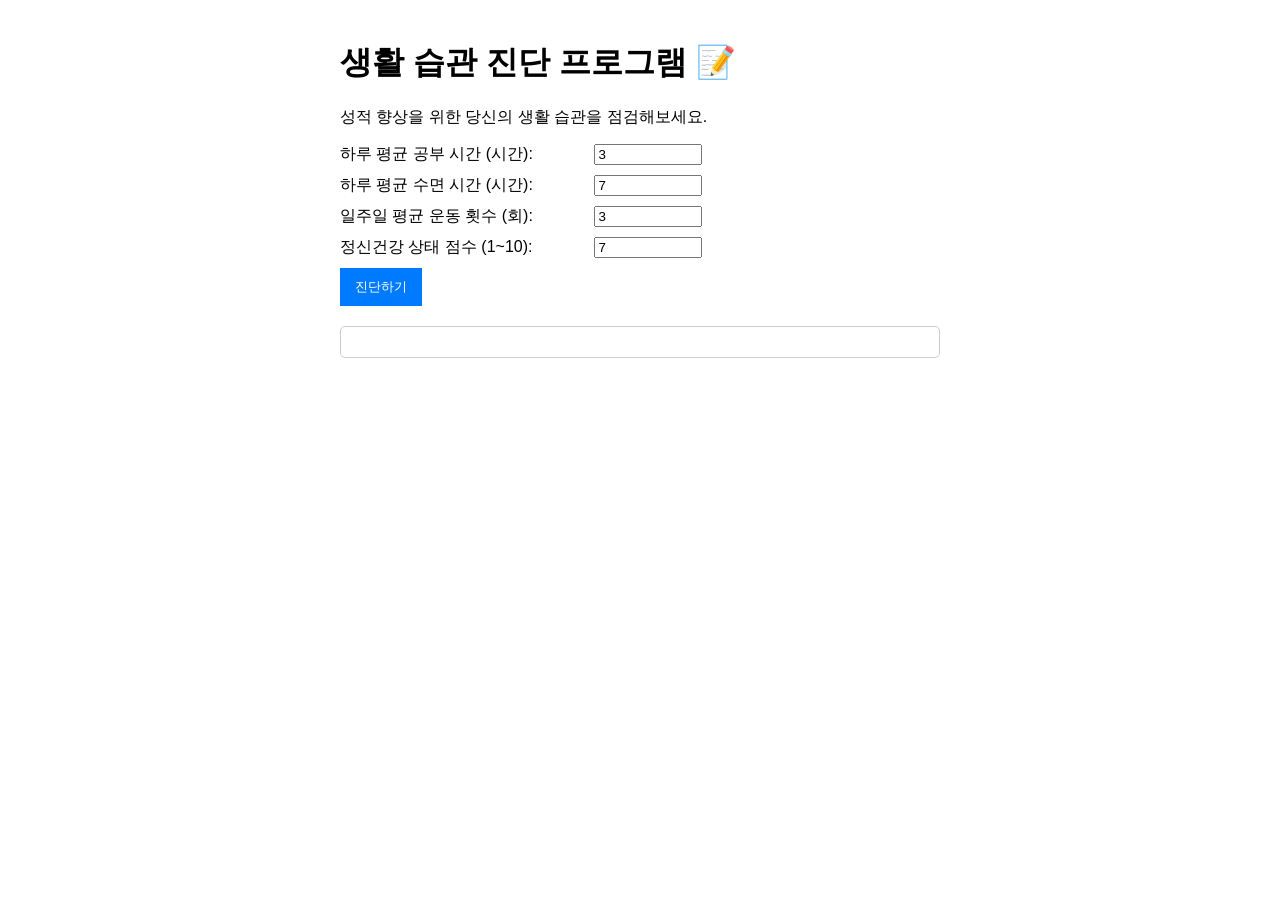
==== index.html @ c22772a6 "Create index.html" ====
<!DOCTYPE html>
<html lang="ko">
<head>
    <meta charset="UTF-8">
    <title>생활 습관 진단 프로그램 (JS 버전)</title>
    <style>
        /* 스타일은 이전과 동일하게 유지 */
        body { font-family: sans-serif; max-width: 600px; margin: auto; padding: 20px; }
        form div { margin-bottom: 10px; }
        label { display: inline-block; width: 250px; }
        input { width: 100px; }
        button { padding: 10px 15px; background-color: #007bff; color: white; border: none; cursor: pointer; }
        .result { margin-top: 20px; padding: 15px; border: 1px solid #ccc; border-radius: 5px; }
        .result ul { list-style-type: '- '; padding-left: 20px; }
    </style>
</head>
<body>
    <h1>생활 습관 진단 프로그램 📝</h1>
    <p>성적 향상을 위한 당신의 생활 습관을 점검해보세요.</p>
    
    <form onsubmit="runDiagnosis(); return false;">
        <div>
            <label for="study_hours_per_day">하루 평균 공부 시간 (시간):</label>
            <input type="number" step="0.5" id="study_hours_per_day" value="3" required>
        </div>
        <div>
            <label for="sleep_hours">하루 평균 수면 시간 (시간):</label>
            <input type="number" step="0.5" id="sleep_hours" value="7" required>
        </div>
        <div>
            <label for="exercise_frequency">일주일 평균 운동 횟수 (회):</label>
            <input type="number" id="exercise_frequency" value="3" required>
        </div>
        <div>
            <label for="mental_health_rating">정신건강 상태 점수 (1~10):</label>
            <input type="number" id="mental_health_rating" min="1" max="10" value="7" required>
        </div>
        <button type="submit">진단하기</button>
    </form>

    <div id="result-display" class="result"></div>

    <script>
        function runDiagnosis() {
            // 1. 기준값 설정 (자바스크립트 객체로)
            const criteria = {
                study_hours_per_day: { threshold: 3, feedback: '공부 시간이 부족합니다. 하루 3시간 이상을 목표로 계획적으로 학습해 보세요.' },
                sleep_hours: { threshold: 6, feedback: '수면 시간이 부족합니다. 하루 6시간 이상의 수면이 집중력에 도움이 됩니다.' },
                exercise_frequency: { threshold: 3, feedback: '운동량이 적습니다. 주 3회 이상 가벼운 운동을 추천합니다.' },
                mental_health_rating: { threshold: 7, feedback: '정신 건강 상태가 낮습니다. 스트레스 해소와 마음 건강 관리가 필요합니다.' }
            };

            // 2. 사용자 입력값 가져오기 (id로 접근)
            const userData = {
                study_hours_per_day: parseFloat(document.getElementById('study_hours_per_day').value),
                sleep_hours: parseFloat(document.getElementById('sleep_hours').value),
                exercise_frequency: parseInt(document.getElementById('exercise_frequency').value),
                mental_health_rating: parseInt(document.getElementById('mental_health_rating').value)
            };

            // 3. 피드백 생성 (파이썬 로직과 동일)
            let feedback = [];
            for (const key in criteria) {
                if (userData[key] < criteria[key].threshold) {
                    feedback.push(criteria[key].feedback);
                }
            }

            if (feedback.length === 0) {
                feedback.push("👍 모든 생활 습관이 성적 향상에 긍정적인 기준을 만족하고 있습니다!");
            }

            // 4. 결과를 HTML로 만들어 화면에 표시
            const resultDiv = document.getElementById('result-display');
            let resultHTML = '<h2>[진단 결과]</h2><ul>';
            for (const item of feedback) {
                resultHTML += `<li>${item}</li>`;
            }
            resultHTML += '</ul>';
            
            resultDiv.innerHTML = resultHTML;
        }
    </script>
</body>
</html>
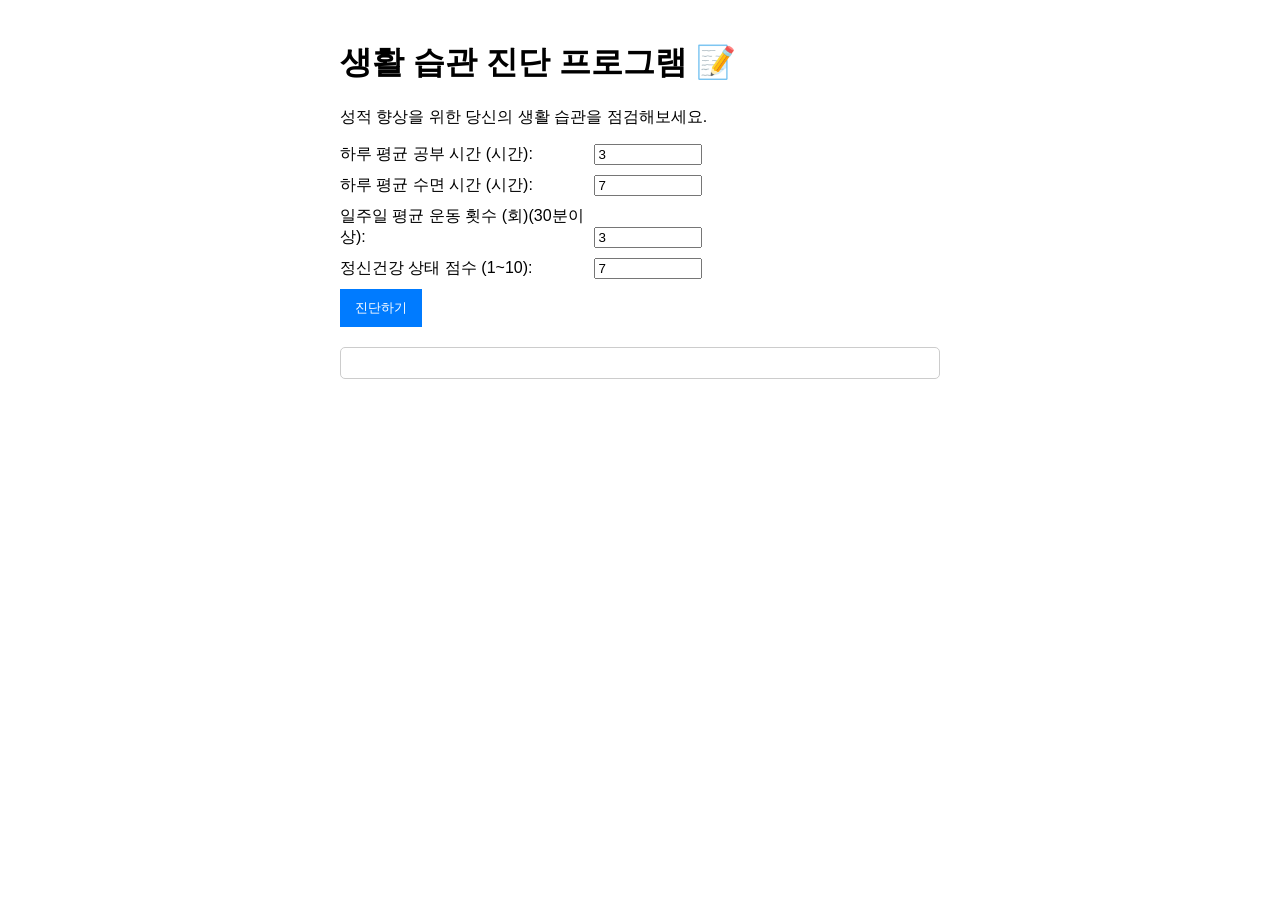
==== commit 03d3cb73: "Update index.html 운동기준시간 추가" ====
--- a/index.html
+++ b/index.html
@@ -28,7 +28,7 @@
             <input type="number" step="0.5" id="sleep_hours" value="7" required>
         </div>
         <div>
-            <label for="exercise_frequency">일주일 평균 운동 횟수 (회):</label>
+            <label for="exercise_frequency">일주일 평균 운동 횟수 (회)(30분이상):</label>
             <input type="number" id="exercise_frequency" value="3" required>
         </div>
         <div>
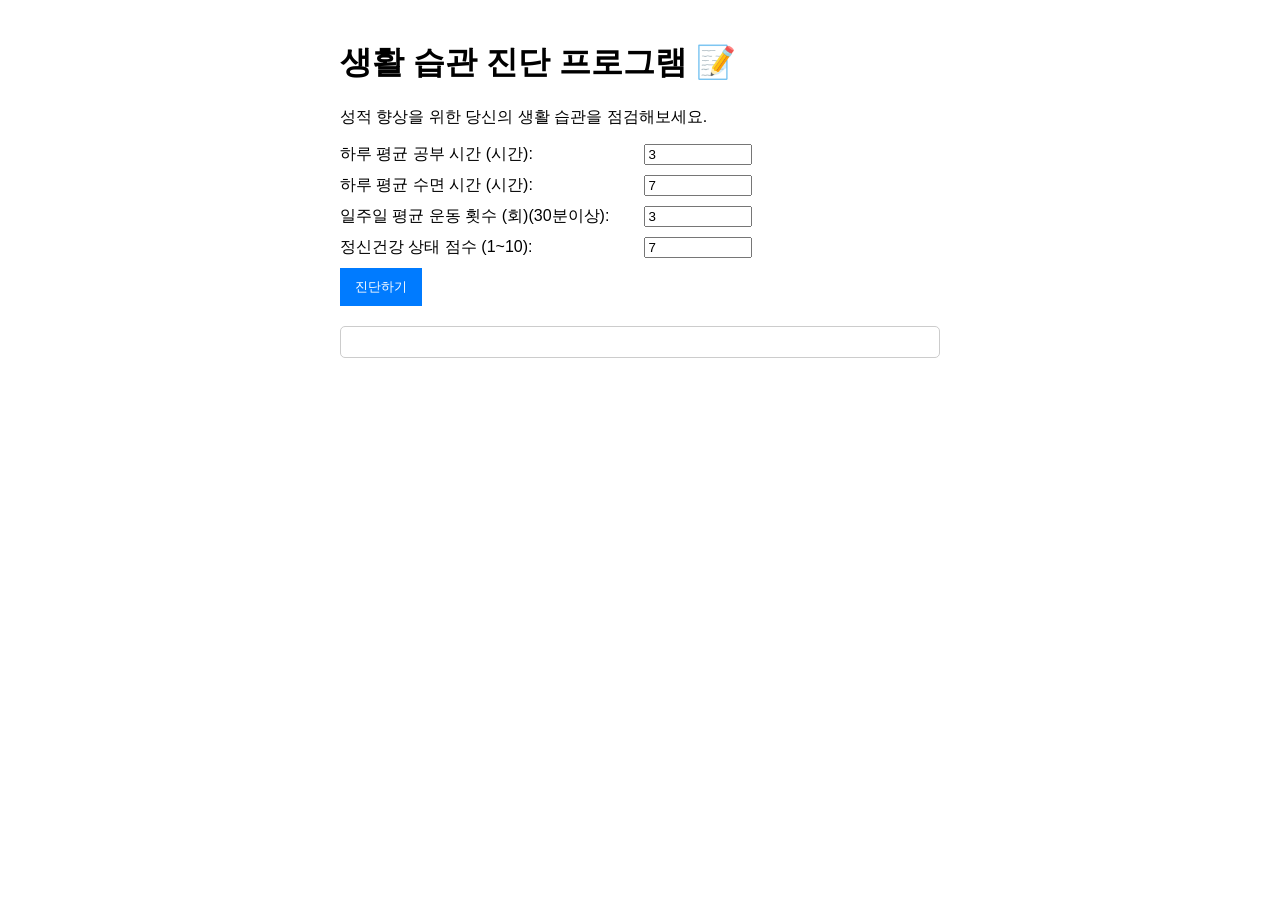
==== commit dc375e3e: "Update index.html 가로사이즈 늘림" ====
--- a/index.html
+++ b/index.html
@@ -7,7 +7,7 @@
         /* 스타일은 이전과 동일하게 유지 */
         body { font-family: sans-serif; max-width: 600px; margin: auto; padding: 20px; }
         form div { margin-bottom: 10px; }
-        label { display: inline-block; width: 250px; }
+        label { display: inline-block; width: 300px; }
         input { width: 100px; }
         button { padding: 10px 15px; background-color: #007bff; color: white; border: none; cursor: pointer; }
         .result { margin-top: 20px; padding: 15px; border: 1px solid #ccc; border-radius: 5px; }
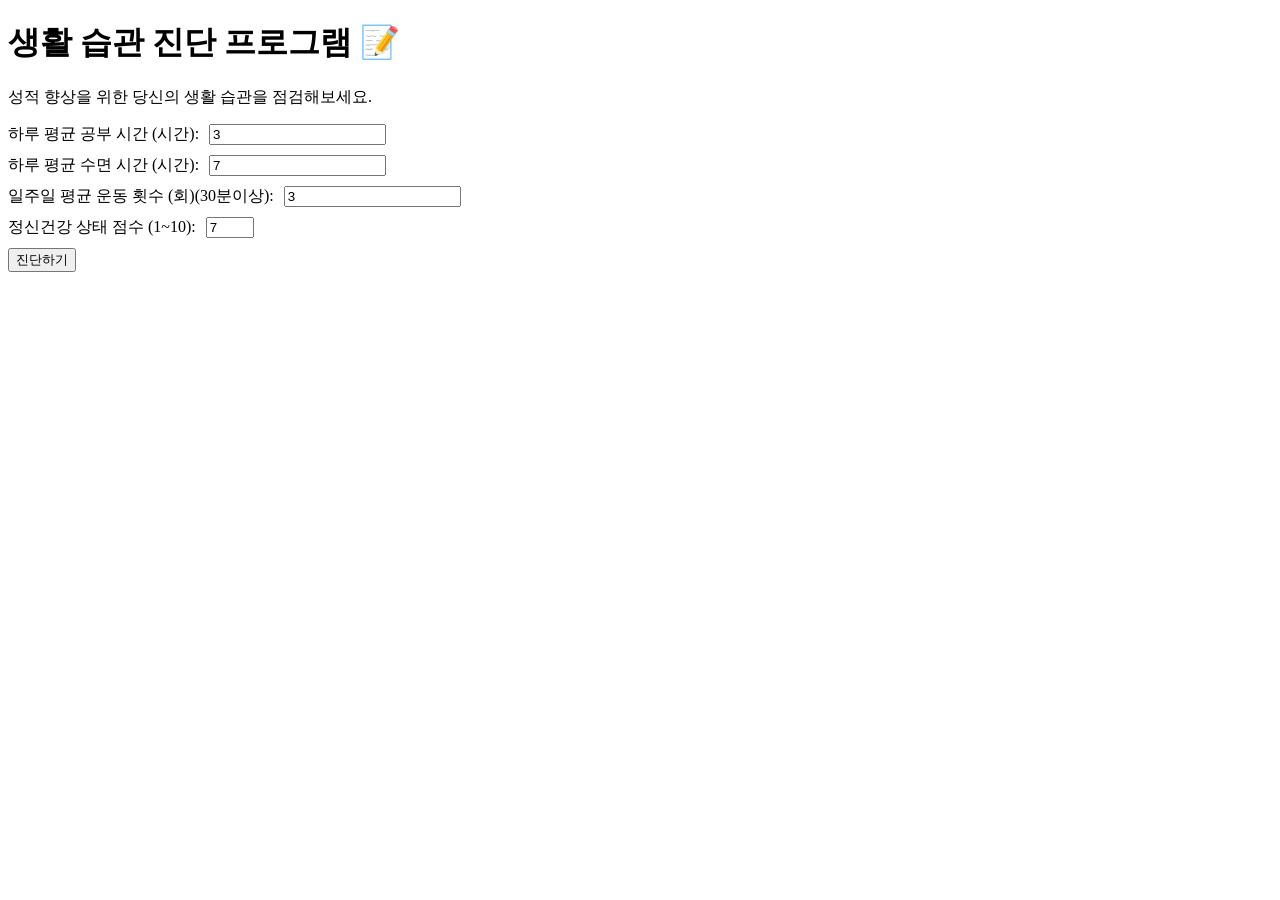
==== commit fa907b8d: "Update index.html 스타일적용" ====
--- a/index.html
+++ b/index.html
@@ -3,35 +3,26 @@
 <head>
     <meta charset="UTF-8">
     <title>생활 습관 진단 프로그램 (JS 버전)</title>
-    <style>
-        /* 스타일은 이전과 동일하게 유지 */
-        body { font-family: sans-serif; max-width: 600px; margin: auto; padding: 20px; }
-        form div { margin-bottom: 10px; }
-        label { display: inline-block; width: 300px; }
-        input { width: 100px; }
-        button { padding: 10px 15px; background-color: #007bff; color: white; border: none; cursor: pointer; }
-        .result { margin-top: 20px; padding: 15px; border: 1px solid #ccc; border-radius: 5px; }
-        .result ul { list-style-type: '- '; padding-left: 20px; }
-    </style>
+    <link rel="stylesheet" href="style.css">
 </head>
 <body>
     <h1>생활 습관 진단 프로그램 📝</h1>
     <p>성적 향상을 위한 당신의 생활 습관을 점검해보세요.</p>
     
     <form onsubmit="runDiagnosis(); return false;">
-        <div>
+        <div class="form-row">
             <label for="study_hours_per_day">하루 평균 공부 시간 (시간):</label>
             <input type="number" step="0.5" id="study_hours_per_day" value="3" required>
         </div>
-        <div>
+        <div class="form-row">
             <label for="sleep_hours">하루 평균 수면 시간 (시간):</label>
             <input type="number" step="0.5" id="sleep_hours" value="7" required>
         </div>
-        <div>
+        <div class="form-row">
             <label for="exercise_frequency">일주일 평균 운동 횟수 (회)(30분이상):</label>
             <input type="number" id="exercise_frequency" value="3" required>
         </div>
-        <div>
+        <div class="form-row">
             <label for="mental_health_rating">정신건강 상태 점수 (1~10):</label>
             <input type="number" id="mental_health_rating" min="1" max="10" value="7" required>
         </div>
--- a/style.css
+++ b/style.css
@@ -0,0 +1,10 @@
+.form-row {
+    display: flex;          /* 자식 요소들을 가로로 배치 */
+    align-items: center;    /* 세로 중앙 정렬 */
+    margin-bottom: 10px;    /* 아래쪽 여백 */
+}
+
+.form-row label {
+    margin-right: 10px;     /* 라벨과 입력창 사이의 간격 */
+    white-space: nowrap;    /* 라벨 글자가 길어져도 줄바꿈 방지 */
+}
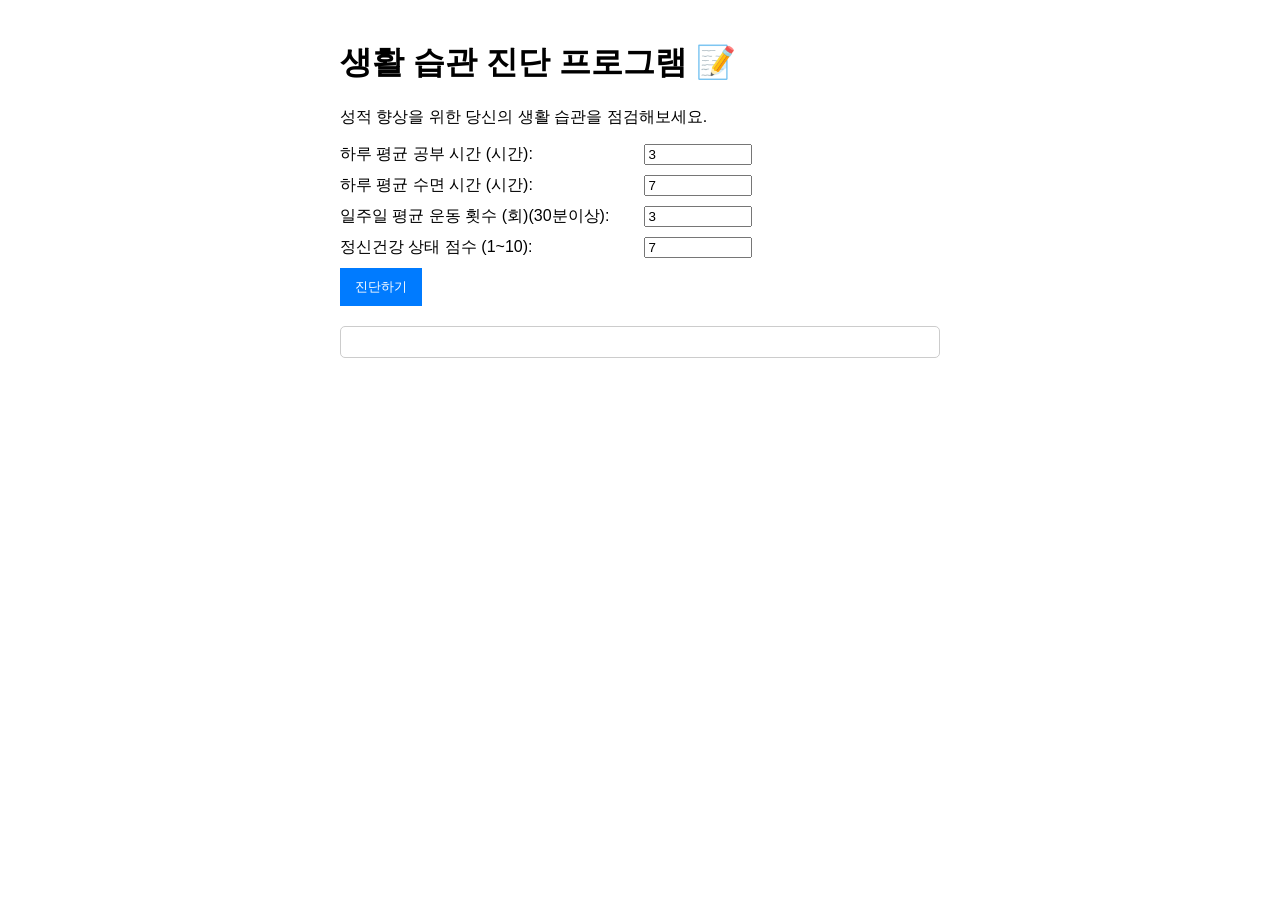
==== commit 9c17af06: "다시 복원" ====
--- a/index.html
+++ b/index.html
@@ -3,26 +3,35 @@
 <head>
     <meta charset="UTF-8">
     <title>생활 습관 진단 프로그램 (JS 버전)</title>
-    <link rel="stylesheet" href="style.css">
+    <style>
+        /* 스타일은 이전과 동일하게 유지 */
+        body { font-family: sans-serif; max-width: 600px; margin: auto; padding: 20px; }
+        form div { margin-bottom: 10px; }
+        label { display: inline-block; width: 300px; }
+        input { width: 100px; }
+        button { padding: 10px 15px; background-color: #007bff; color: white; border: none; cursor: pointer; }
+        .result { margin-top: 20px; padding: 15px; border: 1px solid #ccc; border-radius: 5px; }
+        .result ul { list-style-type: '- '; padding-left: 20px; }
+    </style>
 </head>
 <body>
     <h1>생활 습관 진단 프로그램 📝</h1>
     <p>성적 향상을 위한 당신의 생활 습관을 점검해보세요.</p>
     
     <form onsubmit="runDiagnosis(); return false;">
-        <div class="form-row">
+        <div>
             <label for="study_hours_per_day">하루 평균 공부 시간 (시간):</label>
             <input type="number" step="0.5" id="study_hours_per_day" value="3" required>
         </div>
-        <div class="form-row">
+        <div>
             <label for="sleep_hours">하루 평균 수면 시간 (시간):</label>
             <input type="number" step="0.5" id="sleep_hours" value="7" required>
         </div>
-        <div class="form-row">
+        <div>
             <label for="exercise_frequency">일주일 평균 운동 횟수 (회)(30분이상):</label>
             <input type="number" id="exercise_frequency" value="3" required>
         </div>
-        <div class="form-row">
+        <div>
             <label for="mental_health_rating">정신건강 상태 점수 (1~10):</label>
             <input type="number" id="mental_health_rating" min="1" max="10" value="7" required>
         </div>
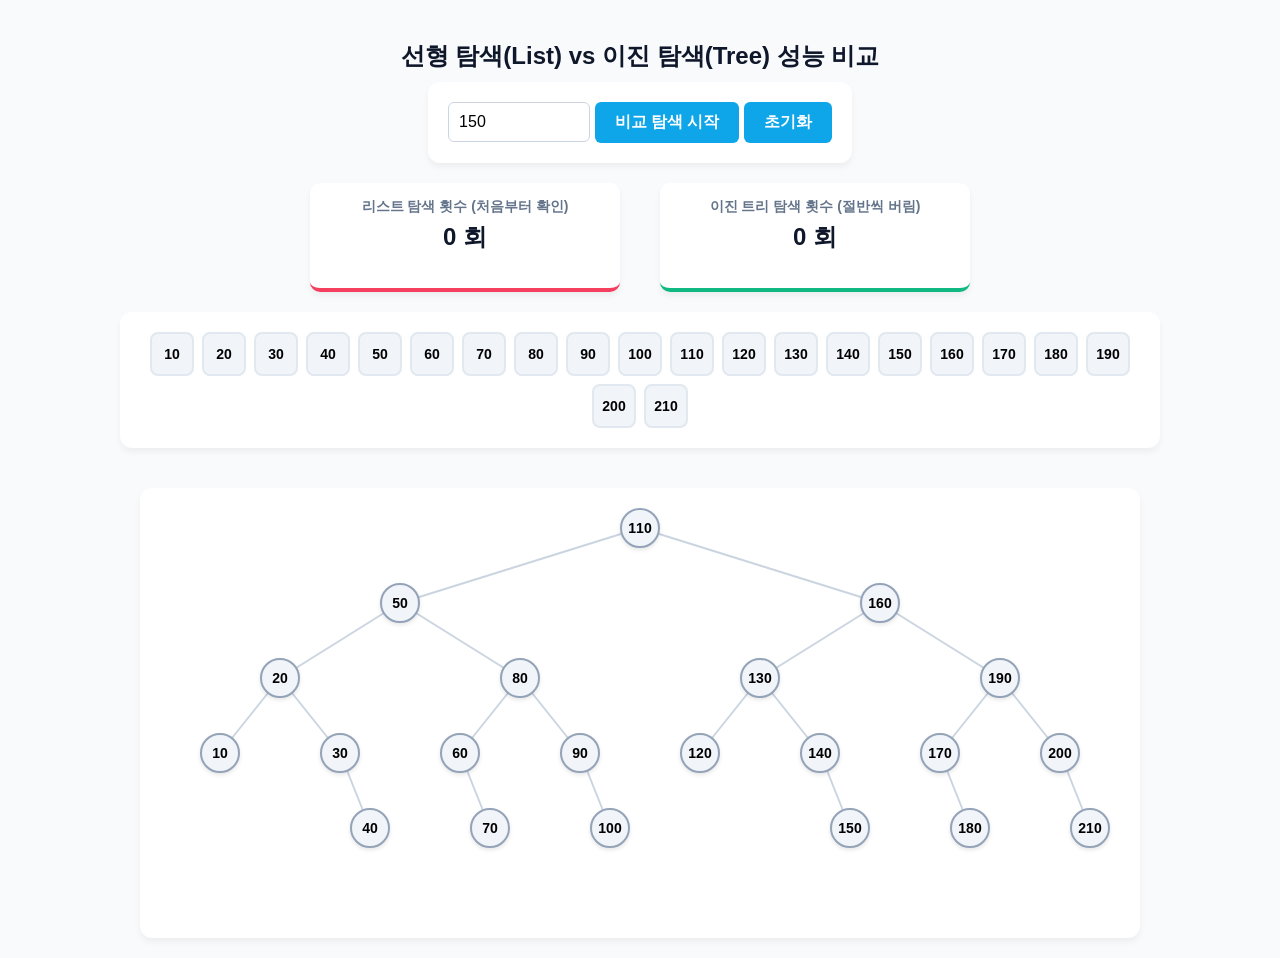
==== commit 0711182b: "Update index.html" ====
--- a/index.html
+++ b/index.html
@@ -2,84 +2,244 @@
 <html lang="ko">
 <head>
     <meta charset="UTF-8">
-    <title>생활 습관 진단 프로그램 (JS 버전)</title>
+    <title>트리 vs 리스트 탐색 비교</title>
     <style>
-        /* 스타일은 이전과 동일하게 유지 */
-        body { font-family: sans-serif; max-width: 600px; margin: auto; padding: 20px; }
-        form div { margin-bottom: 10px; }
-        label { display: inline-block; width: 300px; }
-        input { width: 100px; }
-        button { padding: 10px 15px; background-color: #007bff; color: white; border: none; cursor: pointer; }
-        .result { margin-top: 20px; padding: 15px; border: 1px solid #ccc; border-radius: 5px; }
-        .result ul { list-style-type: '- '; padding-left: 20px; }
+        body { font-family: 'Segoe UI', Tahoma, Geneva, Verdana, sans-serif; text-align: center; background-color: #f8fafc; margin: 0; padding: 20px; }
+        h2 { color: #0f172a; margin-bottom: 10px; }
+        
+        .controls { background: #fff; padding: 20px; border-radius: 12px; box-shadow: 0 4px 6px rgba(0,0,0,0.05); display: inline-block; margin-bottom: 20px; }
+        input[type="number"] { padding: 10px; font-size: 16px; width: 120px; border: 1px solid #cbd5e1; border-radius: 6px; outline: none; }
+        button { padding: 10px 20px; font-size: 16px; background-color: #0ea5e9; color: white; border: none; border-radius: 6px; cursor: pointer; transition: 0.2s; font-weight: bold; }
+        button:hover { background-color: #0284c7; }
+        button:disabled { background-color: #94a3b8; cursor: not-allowed; }
+
+        .dashboard { display: flex; justify-content: center; gap: 40px; margin-bottom: 20px; }
+        .stat-box { background: #fff; padding: 15px 30px; border-radius: 10px; box-shadow: 0 4px 6px rgba(0,0,0,0.05); border-bottom: 4px solid #cbd5e1; width: 250px; }
+        .stat-box.list-stat { border-color: #f43f5e; }
+        .stat-box.tree-stat { border-color: #10b981; }
+        .stat-title { font-size: 14px; color: #64748b; font-weight: bold; margin-bottom: 5px; }
+        .stat-value { font-size: 24px; font-weight: bold; color: #0f172a; }
+
+        /* 리스트 스타일 */
+        #list-container { display: flex; flex-wrap: wrap; justify-content: center; gap: 8px; margin: 0 auto 40px auto; max-width: 1000px; padding: 20px; background: #fff; border-radius: 12px; box-shadow: 0 4px 6px rgba(0,0,0,0.05); }
+        .list-item { width: 40px; height: 40px; line-height: 40px; border-radius: 8px; background-color: #f1f5f9; border: 2px solid #e2e8f0; font-weight: bold; font-size: 14px; transition: all 0.2s; }
+        
+        /* 트리 스타일 */
+        #tree-wrapper { position: relative; width: 1000px; height: 450px; margin: 0 auto; background: #fff; border-radius: 12px; box-shadow: 0 4px 6px rgba(0,0,0,0.05); overflow: hidden; }
+        #treeCanvas { position: absolute; top: 0; left: 0; z-index: 1; }
+        #treeNodes { position: absolute; top: 0; left: 0; width: 100%; height: 100%; z-index: 2; pointer-events: none; }
+        .tree-node { position: absolute; width: 36px; height: 36px; line-height: 36px; border-radius: 50%; background-color: #f1f5f9; border: 2px solid #94a3b8; font-weight: bold; font-size: 14px; transform: translate(-50%, -50%); transition: all 0.3s; box-shadow: 0 2px 4px rgba(0,0,0,0.1); }
+
+        /* 애니메이션 상태 */
+        .active-list { background-color: #fecdd3; border-color: #f43f5e; color: #9f1239; transform: scale(1.1); }
+        .found-list { background-color: #f43f5e; border-color: #be123c; color: white; transform: scale(1.1); }
+        
+        .active-tree { background-color: #d1fae5; border-color: #10b981; color: #047857; transform: translate(-50%, -50%) scale(1.3); z-index: 10; }
+        .found-tree { background-color: #10b981; border-color: #047857; color: white; transform: translate(-50%, -50%) scale(1.3); z-index: 10; }
     </style>
 </head>
 <body>
-    <h1>생활 습관 진단 프로그램 📝</h1>
-    <p>성적 향상을 위한 당신의 생활 습관을 점검해보세요.</p>
+
+    <h2>선형 탐색(List) vs 이진 탐색(Tree) 성능 비교</h2>
     
-    <form onsubmit="runDiagnosis(); return false;">
-        <div>
-            <label for="study_hours_per_day">하루 평균 공부 시간 (시간):</label>
-            <input type="number" step="0.5" id="study_hours_per_day" value="3" required>
+    <div class="controls">
+        <input type="number" id="targetValue" placeholder="찾을 숫자 (예: 150)" value="150">
+        <button id="searchBtn" onclick="startComparison()">비교 탐색 시작</button>
+        <button onclick="resetAll()">초기화</button>
+    </div>
+
+    <div class="dashboard">
+        <div class="stat-box list-stat">
+            <div class="stat-title">리스트 탐색 횟수 (처음부터 확인)</div>
+            <div class="stat-value" id="list-count">0 회</div>
+            <div id="list-msg" style="font-size: 13px; color: #64748b; margin-top: 5px; height: 15px;"></div>
         </div>
-        <div>
-            <label for="sleep_hours">하루 평균 수면 시간 (시간):</label>
-            <input type="number" step="0.5" id="sleep_hours" value="7" required>
+        <div class="stat-box tree-stat">
+            <div class="stat-title">이진 트리 탐색 횟수 (절반씩 버림)</div>
+            <div class="stat-value" id="tree-count">0 회</div>
+            <div id="tree-msg" style="font-size: 13px; color: #64748b; margin-top: 5px; height: 15px;"></div>
         </div>
-        <div>
-            <label for="exercise_frequency">일주일 평균 운동 횟수 (회)(30분이상):</label>
-            <input type="number" id="exercise_frequency" value="3" required>
-        </div>
-        <div>
-            <label for="mental_health_rating">정신건강 상태 점수 (1~10):</label>
-            <input type="number" id="mental_health_rating" min="1" max="10" value="7" required>
-        </div>
-        <button type="submit">진단하기</button>
-    </form>
-
-    <div id="result-display" class="result"></div>
+    </div>
+
+    <div id="list-container"></div>
+    
+    <div id="tree-wrapper">
+        <canvas id="treeCanvas" width="1000" height="450"></canvas>
+        <div id="treeNodes"></div>
+    </div>
 
     <script>
-        function runDiagnosis() {
-            // 1. 기준값 설정 (자바스크립트 객체로)
-            const criteria = {
-                study_hours_per_day: { threshold: 3, feedback: '공부 시간이 부족합니다. 하루 3시간 이상을 목표로 계획적으로 학습해 보세요.' },
-                sleep_hours: { threshold: 6, feedback: '수면 시간이 부족합니다. 하루 6시간 이상의 수면이 집중력에 도움이 됩니다.' },
-                exercise_frequency: { threshold: 3, feedback: '운동량이 적습니다. 주 3회 이상 가벼운 운동을 추천합니다.' },
-                mental_health_rating: { threshold: 7, feedback: '정신 건강 상태가 낮습니다. 스트레스 해소와 마음 건강 관리가 필요합니다.' }
-            };
-
-            // 2. 사용자 입력값 가져오기 (id로 접근)
-            const userData = {
-                study_hours_per_day: parseFloat(document.getElementById('study_hours_per_day').value),
-                sleep_hours: parseFloat(document.getElementById('sleep_hours').value),
-                exercise_frequency: parseInt(document.getElementById('exercise_frequency').value),
-                mental_health_rating: parseInt(document.getElementById('mental_health_rating').value)
-            };
-
-            // 3. 피드백 생성 (파이썬 로직과 동일)
-            let feedback = [];
-            for (const key in criteria) {
-                if (userData[key] < criteria[key].threshold) {
-                    feedback.push(criteria[key].feedback);
-                }
+        // 21개의 정렬된 데이터 생성 (10, 20, 30 ... 210)
+        const dataSet = Array.from({length: 21}, (_, i) => (i + 1) * 10);
+        let bstRoot = null;
+
+        const sleep = ms => new Promise(r => setTimeout(r, ms));
+
+        // 1. 트리 구조 생성 (정렬된 배열을 완벽하게 균형 잡힌 트리로 변환)
+        function buildBST(arr, start, end) {
+            if (start > end) return null;
+            const mid = Math.floor((start + end) / 2);
+            const node = { val: arr[mid], left: null, right: null, x: 0, y: 0 };
+            node.left = buildBST(arr, start, mid - 1);
+            node.right = buildBST(arr, mid + 1, end);
+            return node;
+        }
+
+        // 2. 트리의 화면 내 X, Y 좌표 계산
+        function calculatePositions(node, x, y, horizontalOffset) {
+            if (!node) return;
+            node.x = x;
+            node.y = y;
+            calculatePositions(node.left, x - horizontalOffset, y + 75, horizontalOffset * 0.5);
+            calculatePositions(node.right, x + horizontalOffset, y + 75, horizontalOffset * 0.5);
+        }
+
+        // 3. 캔버스에 간선 그리기 & DOM에 노드 그리기
+        function renderTree() {
+            const canvas = document.getElementById('treeCanvas');
+            const ctx = canvas.getContext('2d');
+            const nodesContainer = document.getElementById('treeNodes');
+            
+            ctx.clearRect(0, 0, canvas.width, canvas.height);
+            nodesContainer.innerHTML = '';
+
+            function draw(node) {
+                if (!node) return;
+                
+                // 선 그리기 (자식이 있다면)
+                ctx.lineWidth = 2;
+                ctx.strokeStyle = '#cbd5e1';
+                if (node.left) {
+                    ctx.beginPath(); ctx.moveTo(node.x, node.y); ctx.lineTo(node.left.x, node.left.y); ctx.stroke();
+                    draw(node.left);
+                }
+                if (node.right) {
+                    ctx.beginPath(); ctx.moveTo(node.x, node.y); ctx.lineTo(node.right.x, node.right.y); ctx.stroke();
+                    draw(node.right);
+                }
+
+                // 노드(div) 추가
+                const el = document.createElement('div');
+                el.className = 'tree-node';
+                el.id = 'tree-node-' + node.val;
+                el.innerText = node.val;
+                el.style.left = node.x + 'px';
+                el.style.top = node.y + 'px';
+                nodesContainer.appendChild(el);
             }
-
-            if (feedback.length === 0) {
-                feedback.push("👍 모든 생활 습관이 성적 향상에 긍정적인 기준을 만족하고 있습니다!");
+            draw(bstRoot);
+        }
+
+        // 4. 리스트 렌더링
+        function renderList() {
+            const container = document.getElementById('list-container');
+            container.innerHTML = '';
+            dataSet.forEach(val => {
+                const el = document.createElement('div');
+                el.className = 'list-item';
+                el.id = 'list-node-' + val;
+                el.innerText = val;
+                container.appendChild(el);
+            });
+        }
+
+        // 초기화 실행
+        function init() {
+            bstRoot = buildBST(dataSet, 0, dataSet.length - 1);
+            calculatePositions(bstRoot, 500, 40, 240); // Root at (500, 40)
+            renderTree();
+            renderList();
+        }
+
+        function resetAll() {
+            document.querySelectorAll('.list-item').forEach(el => el.classList.remove('active-list', 'found-list'));
+            document.querySelectorAll('.tree-node').forEach(el => el.classList.remove('active-tree', 'found-tree'));
+            document.getElementById('list-count').innerText = "0 회";
+            document.getElementById('tree-count').innerText = "0 회";
+            document.getElementById('list-msg').innerText = "";
+            document.getElementById('tree-msg').innerText = "";
+        }
+
+        // --- 탐색 로직 및 애니메이션 ---
+        async function startComparison() {
+            const targetStr = document.getElementById('targetValue').value;
+            if (!targetStr) return;
+            const target = parseInt(targetStr);
+            
+            document.getElementById('searchBtn').disabled = true;
+            resetAll();
+
+            // 리스트 탐색과 트리 탐색을 동시에 실행
+            await Promise.all([
+                searchList(target),
+                searchTree(target)
+            ]);
+
+            document.getElementById('searchBtn').disabled = false;
+        }
+
+        async function searchList(target) {
+            let count = 0;
+            const msgEl = document.getElementById('list-msg');
+            const countEl = document.getElementById('list-count');
+
+            for (let i = 0; i < dataSet.length; i++) {
+                count++;
+                countEl.innerText = count + " 회";
+                const val = dataSet[i];
+                const el = document.getElementById('list-node-' + val);
+                
+                el.classList.add('active-list');
+                msgEl.innerText = `${val} 확인 중...`;
+                await sleep(200); // 리스트는 빠르니까 짧은 대기 시간
+
+                if (val === target) {
+                    el.classList.remove('active-list');
+                    el.classList.add('found-list');
+                    msgEl.innerText = "탐색 완료!";
+                    return;
+                }
+                el.classList.remove('active-list');
             }
-
-            // 4. 결과를 HTML로 만들어 화면에 표시
-            const resultDiv = document.getElementById('result-display');
-            let resultHTML = '<h2>[진단 결과]</h2><ul>';
-            for (const item of feedback) {
-                resultHTML += `<li>${item}</li>`;
+            msgEl.innerText = "값을 찾을 수 없음";
+        }
+
+        async function searchTree(target) {
+            let count = 0;
+            let current = bstRoot;
+            const msgEl = document.getElementById('tree-msg');
+            const countEl = document.getElementById('tree-count');
+
+            while (current) {
+                count++;
+                countEl.innerText = count + " 회";
+                const el = document.getElementById('tree-node-' + current.val);
+                
+                el.classList.add('active-tree');
+                await sleep(800); // 트리는 이동 경로를 보기 위해 긴 대기 시간
+
+                if (current.val === target) {
+                    el.classList.remove('active-tree');
+                    el.classList.add('found-tree');
+                    msgEl.innerText = "탐색 완료!";
+                    return;
+                }
+
+                if (target < current.val) {
+                    msgEl.innerText = `${target} < ${current.val} (왼쪽 이동)`;
+                    current = current.left;
+                } else {
+                    msgEl.innerText = `${target} > ${current.val} (오른쪽 이동)`;
+                    current = current.right;
+                }
+                
+                el.classList.remove('active-tree');
             }
-            resultHTML += '</ul>';
-            
-            resultDiv.innerHTML = resultHTML;
-        }
+            msgEl.innerText = "값을 찾을 수 없음";
+        }
+
+        // 페이지 로드 시 초기화
+        window.onload = init;
     </script>
 </body>
 </html>
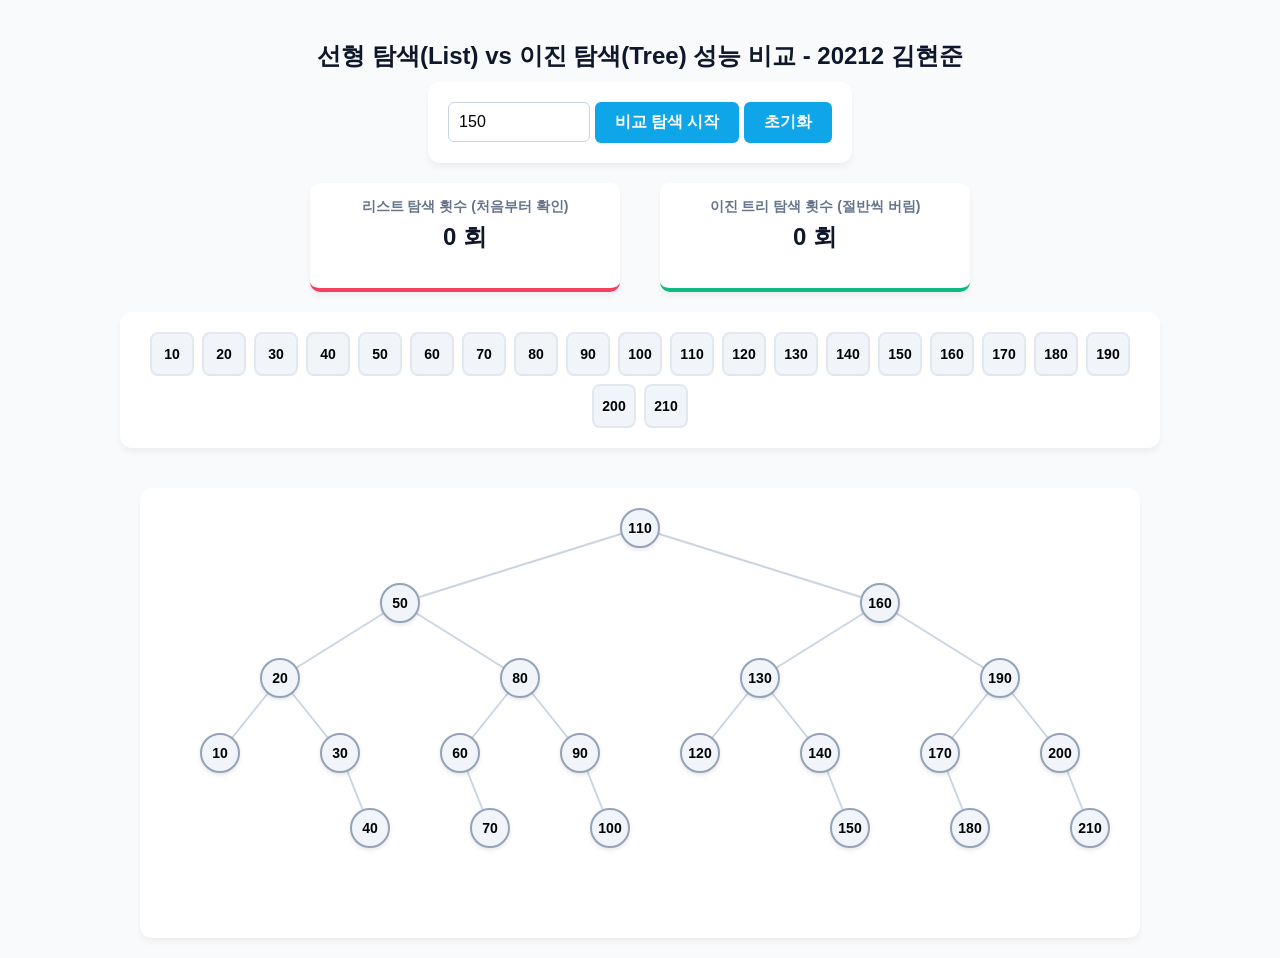
==== commit 012e8f97: "Update index.html" ====
--- a/index.html
+++ b/index.html
@@ -2,7 +2,7 @@
 <html lang="ko">
 <head>
     <meta charset="UTF-8">
-    <title>트리 vs 리스트 탐색 비교</title>
+    <title>트리 vs 리스트 탐색 비교 20212 김현준</title>
     <style>
         body { font-family: 'Segoe UI', Tahoma, Geneva, Verdana, sans-serif; text-align: center; background-color: #f8fafc; margin: 0; padding: 20px; }
         h2 { color: #0f172a; margin-bottom: 10px; }
@@ -40,7 +40,7 @@
 </head>
 <body>
 
-    <h2>선형 탐색(List) vs 이진 탐색(Tree) 성능 비교</h2>
+    <h2>선형 탐색(List) vs 이진 탐색(Tree) 성능 비교 - 20212 김현준</h2>
     
     <div class="controls">
         <input type="number" id="targetValue" placeholder="찾을 숫자 (예: 150)" value="150">
